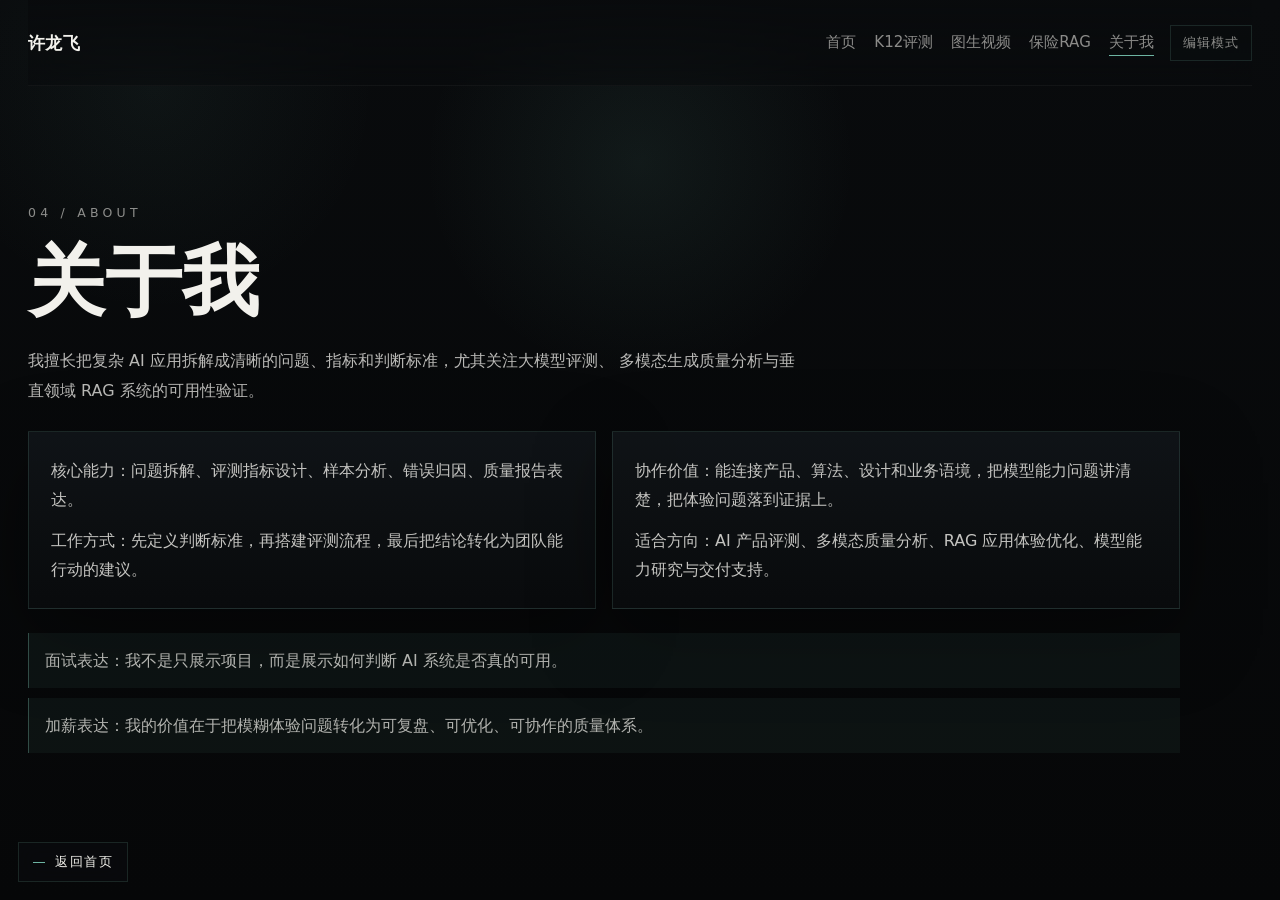
==== about.html @ 8e8e9363 "Create AI evaluation portfolio site Co-Authored-By: Claude Sonnet 4.6 <noreply@anthropic.com>" ====
<!doctype html>
<html lang="zh-CN">
<head>
  <meta charset="UTF-8" />
  <meta name="viewport" content="width=device-width, initial-scale=1.0" />
  <title>许龙飞 | 关于我</title>
  <link rel="stylesheet" href="./styles.css" />
</head>
<body>
  <main class="site">
    <header class="nav">
      <a class="brand" href="./index.html">许龙飞</a>
      <div class="nav-right">
        <nav class="nav-links" aria-label="栏目入口">
          <a href="./index.html">首页</a>
          <a href="./k12.html">K12评测</a>
          <a href="./t2v.html">图生视频</a>
          <a href="./rag.html">保险RAG</a>
          <a class="active" href="./about.html">关于我</a>
        </nav>
      </div>
    </header>

    <section class="project">
      <p class="project-kicker" data-editable="true" data-key="about.kicker">04 / About</p>
      <h1 class="project-title" data-editable="true" data-key="about.title">关于我</h1>
      <p class="project-summary" data-editable="true" data-key="about.summary">
        我擅长把复杂 AI 应用拆解成清晰的问题、指标和判断标准，尤其关注大模型评测、
        多模态生成质量分析与垂直领域 RAG 系统的可用性验证。
      </p>
      <div class="project-grid">
        <div class="project-panel">
          <p data-editable="true" data-key="about.panel1"><strong>核心能力</strong>：问题拆解、评测指标设计、样本分析、错误归因、质量报告表达。</p>
          <p data-editable="true" data-key="about.panel2"><strong>工作方式</strong>：先定义判断标准，再搭建评测流程，最后把结论转化为团队能行动的建议。</p>
        </div>
        <div class="project-panel">
          <p data-editable="true" data-key="about.panel3"><strong>协作价值</strong>：能连接产品、算法、设计和业务语境，把模型能力问题讲清楚，把体验问题落到证据上。</p>
          <p data-editable="true" data-key="about.panel4"><strong>适合方向</strong>：AI 产品评测、多模态质量分析、RAG 应用体验优化、模型能力研究与交付支持。</p>
        </div>
      </div>
      <ul class="proof-list">
        <li data-editable="true" data-key="about.proof1">面试表达：我不是只展示项目，而是展示如何判断 AI 系统是否真的可用。</li>
        <li data-editable="true" data-key="about.proof2">加薪表达：我的价值在于把模糊体验问题转化为可复盘、可优化、可协作的质量体系。</li>
      </ul>
    </section>
  </main>
  <a class="back-home" href="./index.html">返回首页</a>
  <script src="./editor.js"></script>
</body>
</html>
---- styles.css ----
:root {
  --bg: #090b0d;
  --bg-2: #0c1012;
  --panel: rgba(15, 19, 22, 0.9);
  --line: rgba(120, 186, 169, 0.16);
  --line-strong: rgba(120, 186, 169, 0.35);
  --text: #f2f1ec;
  --muted: rgba(242, 241, 236, 0.56);
  --accent: #6db4a2;
  --accent-soft: rgba(109, 180, 162, 0.13);
  --shadow: 0 26px 80px rgba(0, 0, 0, 0.4);
  --serif: ui-serif, "Iowan Old Style", "Palatino Linotype", "Songti SC", "STSong", "Noto Serif SC", "Times New Roman", serif;
  --sans: ui-sans-serif, system-ui, -apple-system, BlinkMacSystemFont, "Segoe UI", sans-serif;
}

* { box-sizing: border-box; }
html { scroll-behavior: smooth; }
body {
  margin: 0;
  min-height: 100vh;
  color: var(--text);
  font-family: var(--serif);
  background:
    radial-gradient(circle at 50% 18%, rgba(109, 180, 162, 0.09), transparent 22%),
    radial-gradient(circle at 12% 10%, rgba(109, 180, 162, 0.06), transparent 16%),
    linear-gradient(180deg, var(--bg) 0%, #060708 100%);
}
body::before {
  content: "";
  position: fixed;
  inset: 0;
  pointer-events: none;
  background-image:
    linear-gradient(rgba(255,255,255,0.025) 1px, transparent 1px),
    linear-gradient(90deg, rgba(255,255,255,0.025) 1px, transparent 1px);
  background-size: 120px 120px;
  opacity: 0.2;
}
a { color: inherit; text-decoration: none; }

.site {
  width: min(1440px, calc(100% - 56px));
  margin: 0 auto;
}

.nav {
  position: sticky;
  top: 0;
  z-index: 30;
  display: flex;
  align-items: center;
  justify-content: space-between;
  gap: 24px;
  min-height: 86px;
  padding: 14px 0;
  backdrop-filter: blur(14px);
  background: linear-gradient(180deg, rgba(9, 11, 13, 0.96), rgba(9, 11, 13, 0.55));
  border-bottom: 1px solid rgba(255,255,255,0.04);
}

.brand {
  font-family: var(--serif);
  font-size: 1.08rem;
  font-weight: 700;
  letter-spacing: 0.02em;
  white-space: nowrap;
}

.nav-right {
  display: flex;
  align-items: center;
  gap: 16px;
}

.nav-links {
  display: flex;
  flex-wrap: wrap;
  justify-content: flex-end;
  gap: 18px;
  font-family: var(--sans);
  font-size: 0.94rem;
  color: var(--muted);
}

.nav-links a {
  position: relative;
  padding: 8px 0;
  transition: color 160ms ease;
}

.nav-links a::after {
  content: "";
  position: absolute;
  left: 0;
  right: 0;
  bottom: 4px;
  height: 1px;
  background: var(--accent);
  transform: scaleX(0);
  transform-origin: left;
  transition: transform 160ms ease;
}

.nav-links a:hover,
.nav-links a:focus-visible {
  color: var(--text);
  outline: none;
}

.nav-links a:hover::after,
.nav-links a:focus-visible::after,
.nav-links a.active::after {
  transform: scaleX(1);
}

.edit-toggle {
  border: 1px solid var(--line);
  background: rgba(10, 12, 14, 0.68);
  color: var(--muted);
  padding: 8px 12px;
  font: inherit;
  font-family: var(--sans);
  font-size: 0.82rem;
  letter-spacing: 0.08em;
  text-transform: uppercase;
  cursor: pointer;
}
.edit-toggle[aria-pressed="true"] { color: var(--text); border-color: var(--line-strong); }

.edit-mode [data-editable="true"] {
  outline: 1px dashed rgba(109, 180, 162, 0.3);
  outline-offset: 3px;
}
.edit-mode [data-editable="true"]:focus { outline-color: rgba(109, 180, 162, 0.7); }

.hero {
  min-height: calc(100vh - 86px);
  display: grid;
  align-content: start;
  padding: 48px 0 18px;
}

.eyebrow {
  margin: 14px 0 0;
  font-family: var(--sans);
  font-size: 0.78rem;
  letter-spacing: 0.34em;
  text-transform: uppercase;
  color: var(--muted);
  text-align: center;
}

.title {
  margin: 46px auto 0;
  font-size: clamp(4.8rem, 11vw, 8.8rem);
  line-height: 0.92;
  font-weight: 600;
  letter-spacing: 0.01em;
  text-align: center;
  max-width: 10ch;
}

.subtitle {
  margin: 12px auto 0;
  font-family: var(--sans);
  font-size: 0.86rem;
  letter-spacing: 0.18em;
  text-transform: uppercase;
  color: var(--muted);
  text-align: center;
}

.lede {
  max-width: 42rem;
  margin: 24px auto 0;
  font-size: clamp(1.02rem, 1.45vw, 1.16rem);
  line-height: 1.9;
  color: rgba(242, 241, 236, 0.76);
  text-align: center;
}

.cards {
  width: min(1180px, 100%);
  margin: auto auto 0;
  padding-top: 64px;
  display: grid;
  grid-template-columns: repeat(4, minmax(0, 1fr));
  gap: 14px;
}

.card {
  min-height: 180px;
  padding: 18px 20px;
  display: grid;
  gap: 18px;
  align-items: start;
  border: 1px solid rgba(255,255,255,0.05);
  background: linear-gradient(180deg, rgba(11, 14, 16, 0.65), rgba(8, 10, 12, 0.96));
}
.card:hover { background: linear-gradient(180deg, rgba(17, 23, 24, 0.7), rgba(8, 10, 12, 0.98)); }

.card-figure {
  display: grid;
  align-content: center;
  justify-items: start;
  gap: 10px;
  min-height: 0;
}

.card-icon {
  width: 54px;
  height: 54px;
  border-radius: 50%;
  border: 1px solid rgba(255,255,255,0.08);
  background: radial-gradient(circle at 30% 30%, rgba(109,180,162,0.22), transparent 55%);
  position: relative;
  opacity: 0.8;
}

.card-icon::after {
  content: "";
  position: absolute;
  inset: 14px;
  border: 1px solid rgba(109,180,162,0.18);
  border-radius: 50%;
}

.card-title {
  margin: 0;
  writing-mode: horizontal-tb;
  text-orientation: mixed;
  font-size: clamp(1.5rem, 1.7vw, 2rem);
  letter-spacing: 0.03em;
  line-height: 1.2;
  min-height: 0;
  text-align: left;
}

.card-desc {
  margin: 0;
  max-width: 100%;
  text-align: left;
  font-family: var(--sans);
  font-size: 0.9rem;
  line-height: 1.7;
  color: var(--muted);
}

.project {
  min-height: calc(100vh - 86px);
  display: grid;
  align-content: center;
  gap: 24px;
  padding: 60px 0 88px;
}

.project-kicker {
  margin: 0;
  font-family: var(--sans);
  font-size: 0.78rem;
  letter-spacing: 0.34em;
  text-transform: uppercase;
  color: var(--muted);
}

.project-title {
  margin: 0;
  font-size: clamp(2.9rem, 6vw, 5.2rem);
  line-height: 1.02;
  font-weight: 600;
  max-width: 16ch;
}

.project-summary {
  margin: 0;
  max-width: 48rem;
  font-family: var(--sans);
  font-size: 1rem;
  line-height: 1.9;
  color: rgba(242, 241, 236, 0.76);
}

.project-panel {
  max-width: 56rem;
  padding: 24px 22px;
  border: 1px solid var(--line);
  background: linear-gradient(180deg, rgba(16, 20, 23, 0.95), rgba(9, 11, 13, 0.96));
  box-shadow: var(--shadow);
}

.project-panel p {
  margin: 0 0 12px;
  font-family: var(--sans);
  line-height: 1.82;
  color: rgba(242, 241, 236, 0.8);
}
.project-panel p:last-child { margin-bottom: 0; }
.project-panel strong { color: var(--text); }

.project-grid {
  display: grid;
  grid-template-columns: repeat(2, minmax(0, 1fr));
  gap: 16px;
  max-width: 72rem;
}

.proof-list {
  max-width: 72rem;
  margin: 0;
  padding: 0;
  display: grid;
  gap: 10px;
  list-style: none;
  font-family: var(--sans);
  color: rgba(242, 241, 236, 0.72);
}

.proof-list li {
  padding: 14px 16px;
  border-left: 1px solid var(--line-strong);
  background: rgba(109, 180, 162, 0.06);
  line-height: 1.7;
}

.back-home {
  position: fixed;
  left: 18px;
  bottom: 18px;
  z-index: 40;
  display: inline-flex;
  align-items: center;
  gap: 10px;
  padding: 10px 14px;
  border: 1px solid var(--line);
  background: rgba(10, 12, 14, 0.74);
  backdrop-filter: blur(12px);
  font-family: var(--sans);
  font-size: 0.82rem;
  letter-spacing: 0.12em;
  text-transform: uppercase;
}
.back-home::before {
  content: "";
  width: 12px;
  height: 1px;
  background: var(--accent);
}

@media (max-width: 1080px) {
  .cards { grid-template-columns: repeat(2, minmax(0, 1fr)); }
}

@media (max-width: 720px) {
  .site { width: min(100% - 28px, 1440px); }
  .nav { align-items: flex-start; padding: 16px 0 12px; min-height: 78px; }
  .nav-right { align-items: flex-end; flex-direction: column; gap: 10px; }
  .hero { padding-top: 30px; }
  .title { margin-top: 38px; font-size: clamp(3.8rem, 18vw, 5.8rem); }
  .cards { grid-template-columns: 1fr; }
  .card { min-height: 120px; }
  .project-grid { grid-template-columns: 1fr; }
  .back-home { left: 12px; bottom: 12px; }
}
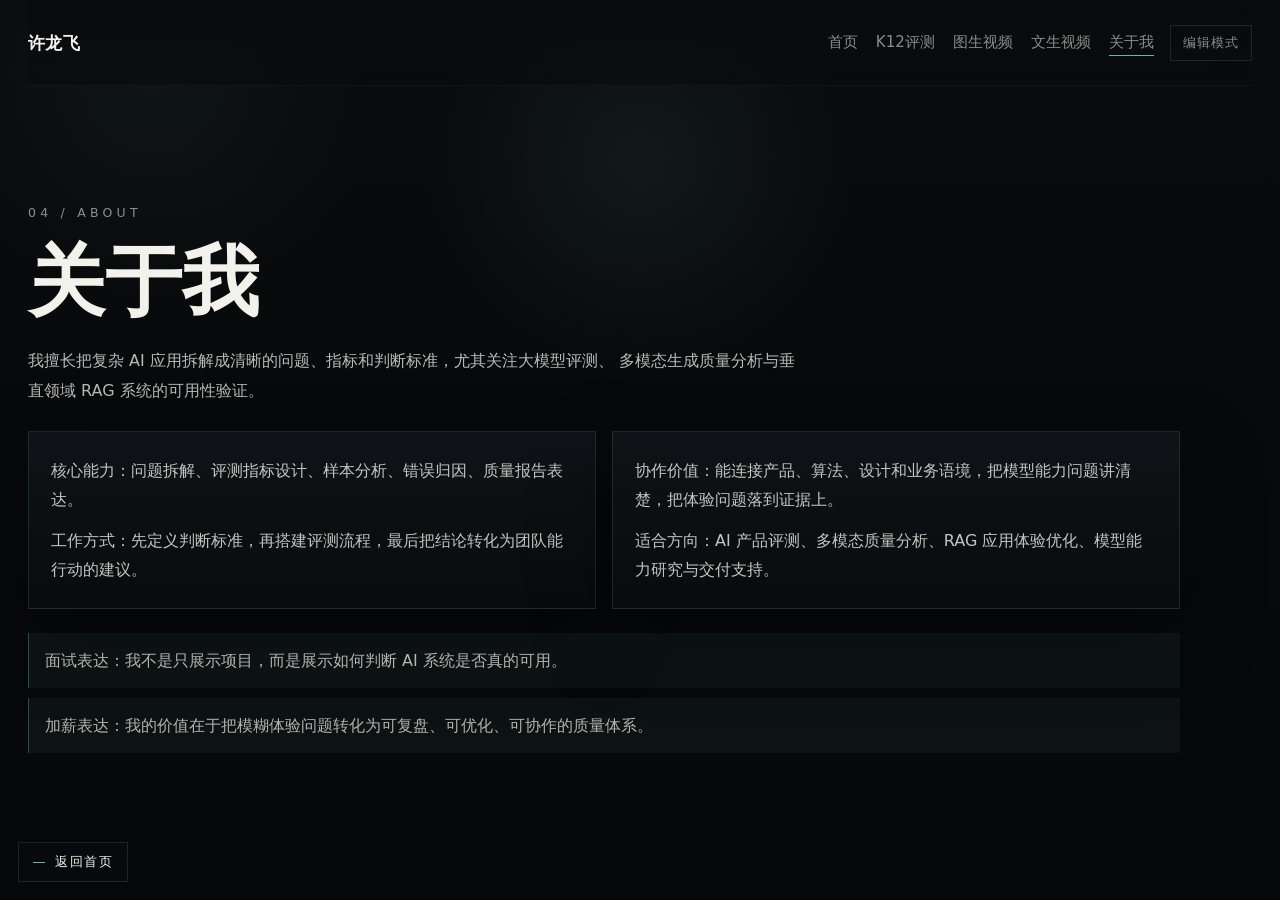
==== commit 65c7360d: "Replace RAG page with text-to-video case study Co-Authored-By: Claude Sonnet 4.6 <noreply@anthropic." ====
--- a/about.html
+++ b/about.html
@@ -15,7 +15,7 @@
           <a href="./index.html">首页</a>
           <a href="./k12.html">K12评测</a>
           <a href="./t2v.html">图生视频</a>
-          <a href="./rag.html">保险RAG</a>
+          <a href="./rag.html">文生视频</a>
           <a class="active" href="./about.html">关于我</a>
         </nav>
       </div>
--- a/styles.css
+++ b/styles.css
@@ -322,6 +322,595 @@
   line-height: 1.7;
 }
 
+.case-hero {
+  min-height: calc(100vh - 86px);
+  display: grid;
+  align-content: center;
+  justify-items: center;
+  gap: 22px;
+  padding: 78px 0 92px;
+  text-align: center;
+}
+
+.rag-hero {
+  position: relative;
+  overflow: hidden;
+  border-bottom: 1px solid var(--line);
+}
+
+.rag-hero::before {
+  content: "保险期间 / 生效日零时 / 约定终止日二十四时";
+  position: absolute;
+  inset: 86px 0 auto;
+  font-family: var(--sans);
+  font-size: clamp(2.4rem, 7vw, 7.5rem);
+  font-weight: 800;
+  letter-spacing: 0.03em;
+  color: rgba(109, 180, 162, 0.045);
+  white-space: nowrap;
+  pointer-events: none;
+}
+
+.case-title {
+  position: relative;
+  margin: 0;
+  max-width: 12ch;
+  font-size: clamp(3.6rem, 9vw, 8rem);
+  line-height: 0.98;
+  font-weight: 650;
+}
+
+.case-summary {
+  position: relative;
+  max-width: 52rem;
+  margin: 0;
+  font-family: var(--sans);
+  font-size: clamp(1rem, 1.55vw, 1.18rem);
+  line-height: 1.9;
+  color: rgba(242, 241, 236, 0.74);
+}
+
+.case-question-card {
+  position: relative;
+  width: min(760px, 100%);
+  margin-top: 26px;
+  padding: 28px;
+  display: grid;
+  gap: 10px;
+  border: 1px solid var(--line-strong);
+  border-radius: 26px;
+  background:
+    radial-gradient(circle at 18% 0%, rgba(109, 180, 162, 0.18), transparent 34%),
+    linear-gradient(135deg, rgba(18, 28, 30, 0.95), rgba(7, 9, 11, 0.94));
+  box-shadow: var(--shadow);
+}
+
+.case-question-card span,
+.section-heading p {
+  font-family: var(--sans);
+  font-size: 0.74rem;
+  letter-spacing: 0.28em;
+  text-transform: uppercase;
+  color: var(--accent);
+}
+
+.case-question-card strong {
+  font-size: clamp(1.8rem, 4vw, 3.6rem);
+  line-height: 1.1;
+}
+
+.case-section {
+  padding: 78px 0;
+  border-bottom: 1px solid rgba(120, 186, 169, 0.12);
+}
+
+.section-heading {
+  margin-bottom: 28px;
+  text-align: center;
+}
+
+.section-heading.compact { text-align: left; }
+.section-heading p { margin: 0 0 10px; }
+.section-heading h2 {
+  margin: 0;
+  font-size: clamp(2rem, 4vw, 3.8rem);
+  line-height: 1.08;
+}
+
+.clause-card {
+  max-width: 980px;
+  margin: 0 auto;
+  padding: 30px;
+  display: grid;
+  gap: 16px;
+  border: 1px solid var(--line);
+  border-radius: 28px;
+  background: rgba(7, 11, 13, 0.72);
+  box-shadow: var(--shadow);
+}
+
+.clause-card p {
+  margin: 0;
+  padding: 18px 20px;
+  border-radius: 18px;
+  background: rgba(255,255,255,0.035);
+  font-family: var(--sans);
+  line-height: 1.85;
+  color: rgba(242, 241, 236, 0.78);
+}
+
+.clause-card strong { color: var(--text); }
+
+.rag-flow {
+  display: grid;
+  grid-template-columns: repeat(4, minmax(0, 1fr));
+  gap: 14px;
+}
+
+.step-showcase {
+  display: grid;
+  gap: 22px;
+}
+
+.analysis-step {
+  position: relative;
+  display: grid;
+  grid-template-columns: minmax(0, 1.1fr) minmax(280px, 0.9fr);
+  gap: 28px;
+  align-items: stretch;
+  padding: 28px;
+  border: 1px solid rgba(120, 186, 169, 0.16);
+  border-radius: 30px;
+  background:
+    linear-gradient(90deg, rgba(11, 17, 20, 0.92), rgba(8, 11, 13, 0.78)),
+    radial-gradient(circle at 0% 0%, rgba(109, 180, 162, 0.12), transparent 36%);
+  box-shadow: 0 24px 70px rgba(0, 0, 0, 0.24);
+}
+
+.analysis-step::before {
+  content: "";
+  position: absolute;
+  left: 28px;
+  top: 28px;
+  bottom: 28px;
+  width: 2px;
+  border-radius: 999px;
+  background: linear-gradient(180deg, var(--accent), transparent);
+  opacity: 0.55;
+}
+
+.analysis-step.featured {
+  border-color: var(--line-strong);
+  background:
+    linear-gradient(90deg, rgba(18, 42, 40, 0.84), rgba(8, 11, 13, 0.86)),
+    radial-gradient(circle at 20% 0%, rgba(109, 180, 162, 0.2), transparent 38%);
+}
+
+.step-copy {
+  padding-left: 22px;
+  display: grid;
+  align-content: center;
+  gap: 12px;
+}
+
+.step-copy span {
+  font-family: var(--sans);
+  font-size: 0.74rem;
+  letter-spacing: 0.22em;
+  text-transform: uppercase;
+  color: var(--accent);
+}
+
+.step-copy h3 {
+  margin: 0;
+  font-size: clamp(1.8rem, 3.4vw, 3rem);
+  line-height: 1.12;
+}
+
+.step-copy p {
+  max-width: 46rem;
+  margin: 0;
+  font-family: var(--sans);
+  font-size: 1rem;
+  line-height: 1.9;
+  color: rgba(242, 241, 236, 0.72);
+}
+
+.step-evidence {
+  padding: 24px;
+  display: grid;
+  align-content: center;
+  gap: 12px;
+  border: 1px solid rgba(120, 186, 169, 0.16);
+  border-radius: 22px;
+  background: rgba(4, 8, 10, 0.62);
+  font-family: var(--sans);
+}
+
+.step-evidence strong {
+  color: var(--text);
+  font-size: 1rem;
+}
+
+.step-evidence p {
+  margin: 0;
+  line-height: 1.8;
+  color: rgba(242, 241, 236, 0.72);
+}
+
+.step-evidence.quote {
+  border-color: var(--line-strong);
+  background: rgba(109, 180, 162, 0.08);
+}
+
+.step-evidence.muted-card {
+  opacity: 0.82;
+}
+
+.video-hero {
+  min-height: calc(100vh - 86px);
+  padding: 74px 0 88px;
+  display: grid;
+  grid-template-columns: minmax(0, 0.82fr) minmax(0, 1.18fr);
+  gap: 42px;
+  align-items: center;
+}
+
+.video-hero-copy h1 {
+  margin: 0;
+  max-width: 10ch;
+  font-size: clamp(3.8rem, 8vw, 7.6rem);
+  line-height: 0.98;
+  font-weight: 650;
+}
+
+.video-hero-copy p:last-child {
+  max-width: 42rem;
+  margin: 24px 0 0;
+  font-family: var(--sans);
+  font-size: 1rem;
+  line-height: 1.9;
+  color: rgba(242, 241, 236, 0.74);
+}
+
+.cinema-frame {
+  position: relative;
+  min-height: 500px;
+  overflow: hidden;
+  border: 1px solid rgba(120, 186, 169, 0.28);
+  border-radius: 34px;
+  background: #071014;
+  box-shadow: var(--shadow);
+}
+
+.dragon-scene {
+  position: absolute;
+  inset: 0;
+  background:
+    radial-gradient(circle at 52% 28%, rgba(109, 220, 205, 0.34), transparent 12%),
+    radial-gradient(circle at 74% 18%, rgba(255, 204, 112, 0.16), transparent 18%),
+    linear-gradient(180deg, rgba(5, 15, 22, 0.18), rgba(2, 5, 8, 0.94)),
+    linear-gradient(135deg, #071019, #0b2629 52%, #051013);
+}
+
+.dragon-scene::before {
+  content: "";
+  position: absolute;
+  left: 10%;
+  right: 8%;
+  top: 18%;
+  height: 130px;
+  border-radius: 50%;
+  border-top: 10px solid rgba(109, 220, 205, 0.54);
+  border-right: 2px solid rgba(109, 220, 205, 0.22);
+  transform: rotate(-8deg);
+  filter: blur(0.4px) drop-shadow(0 0 24px rgba(109, 220, 205, 0.45));
+}
+
+.moon {
+  position: absolute;
+  right: 12%;
+  top: 12%;
+  width: 88px;
+  height: 88px;
+  border-radius: 50%;
+  background: radial-gradient(circle, rgba(244, 238, 196, 0.72), rgba(244, 238, 196, 0.08) 58%, transparent 70%);
+  filter: blur(0.2px);
+}
+
+.dragon-line {
+  position: absolute;
+  left: 18%;
+  top: 32%;
+  width: 58%;
+  height: 2px;
+  background: linear-gradient(90deg, transparent, rgba(109, 220, 205, 0.8), transparent);
+  box-shadow: 0 0 26px rgba(109, 220, 205, 0.8);
+  transform: rotate(-12deg);
+}
+
+.rain-lines {
+  position: absolute;
+  inset: 0;
+  background-image: linear-gradient(105deg, rgba(255,255,255,0.16) 1px, transparent 1px);
+  background-size: 48px 120px;
+  opacity: 0.22;
+}
+
+.city-silhouette {
+  position: absolute;
+  left: 0;
+  right: 0;
+  bottom: 0;
+  height: 34%;
+  background:
+    linear-gradient(135deg, transparent 18%, rgba(0,0,0,0.78) 18% 24%, transparent 24% 34%, rgba(0,0,0,0.86) 34% 42%, transparent 42%),
+    linear-gradient(180deg, transparent, rgba(0,0,0,0.92));
+}
+
+.frame-caption {
+  position: absolute;
+  left: 28px;
+  right: 28px;
+  bottom: 26px;
+  padding: 20px 22px;
+  display: grid;
+  gap: 8px;
+  border: 1px solid rgba(255,255,255,0.12);
+  border-radius: 22px;
+  background: rgba(3, 8, 10, 0.6);
+  backdrop-filter: blur(12px);
+}
+
+.frame-caption span,
+.case-content span,
+.video-step-list span {
+  font-family: var(--sans);
+  font-size: 0.72rem;
+  letter-spacing: 0.24em;
+  text-transform: uppercase;
+  color: var(--accent);
+}
+
+.frame-caption strong {
+  font-size: clamp(1.35rem, 2vw, 2rem);
+}
+
+.video-section {
+  padding: 82px 0;
+  border-bottom: 1px solid rgba(120, 186, 169, 0.12);
+}
+
+.brief-card,
+.prompt-card {
+  max-width: 960px;
+  margin: 0 auto;
+  padding: 30px;
+  border: 1px solid var(--line);
+  border-radius: 28px;
+  background: linear-gradient(180deg, rgba(14, 22, 25, 0.84), rgba(7, 10, 12, 0.92));
+  box-shadow: var(--shadow);
+}
+
+.brief-card p,
+.prompt-card p {
+  margin: 0;
+  font-family: var(--sans);
+  font-size: 1.02rem;
+  line-height: 1.95;
+  color: rgba(242, 241, 236, 0.78);
+}
+
+.prompt-pipeline {
+  display: grid;
+  grid-template-columns: repeat(6, minmax(0, 1fr));
+  gap: 12px;
+}
+
+.prompt-pipeline div {
+  min-height: 150px;
+  padding: 18px;
+  display: grid;
+  align-content: start;
+  gap: 12px;
+  border: 1px solid rgba(120, 186, 169, 0.2);
+  border-radius: 20px;
+  background: rgba(8, 13, 15, 0.8);
+  font-family: var(--sans);
+}
+
+.prompt-pipeline strong {
+  color: var(--text);
+  font-size: 1.1rem;
+}
+
+.prompt-pipeline span {
+  color: rgba(242, 241, 236, 0.64);
+  line-height: 1.65;
+}
+
+.video-case-grid {
+  display: grid;
+  grid-template-columns: repeat(2, minmax(0, 1fr));
+  gap: 28px;
+}
+
+.video-case-card {
+  overflow: hidden;
+  border: 1px solid rgba(120, 186, 169, 0.2);
+  border-radius: 30px;
+  background: rgba(7, 12, 15, 0.84);
+  box-shadow: var(--shadow);
+}
+
+.case-visual {
+  min-height: 280px;
+  border-bottom: 1px solid rgba(120, 186, 169, 0.14);
+}
+
+.dragon-thumb.one {
+  background:
+    radial-gradient(circle at 54% 34%, rgba(109, 220, 205, 0.44), transparent 14%),
+    linear-gradient(135deg, rgba(4, 9, 14, 0.1), rgba(4, 9, 14, 0.72)),
+    linear-gradient(160deg, #123a3d, #061017 58%, #1b130e);
+}
+
+.dragon-thumb.two {
+  background:
+    radial-gradient(circle at 48% 30%, rgba(255, 235, 177, 0.28), transparent 18%),
+    radial-gradient(circle at 58% 36%, rgba(109, 220, 205, 0.36), transparent 22%),
+    linear-gradient(150deg, #10252a, #071014 62%, #2b1911);
+}
+
+.case-content {
+  padding: 24px;
+  display: grid;
+  gap: 14px;
+}
+
+.case-content h3 {
+  margin: 0;
+  font-size: 1.65rem;
+}
+
+.case-content p {
+  margin: 0;
+  font-family: var(--sans);
+  line-height: 1.78;
+  color: rgba(242, 241, 236, 0.72);
+}
+
+.video-step-list {
+  display: grid;
+  gap: 18px;
+}
+
+.video-step-list article {
+  padding: 28px;
+  display: grid;
+  gap: 12px;
+  border: 1px solid rgba(120, 186, 169, 0.18);
+  border-radius: 26px;
+  background:
+    linear-gradient(90deg, rgba(12, 20, 23, 0.9), rgba(7, 10, 12, 0.82)),
+    radial-gradient(circle at 0% 0%, rgba(109, 180, 162, 0.12), transparent 28%);
+}
+
+.video-step-list h3 {
+  margin: 0;
+  font-size: clamp(1.8rem, 3vw, 2.6rem);
+}
+
+.video-step-list p {
+  margin: 0;
+  font-family: var(--sans);
+  line-height: 1.8;
+  color: rgba(242, 241, 236, 0.7);
+}
+
+.prompt-card.warning {
+  border-color: rgba(255, 204, 112, 0.22);
+  background: linear-gradient(180deg, rgba(35, 24, 13, 0.62), rgba(7, 10, 12, 0.92));
+}
+
+.flow-step {
+  min-height: 250px;
+  padding: 22px;
+  display: grid;
+  align-content: start;
+  gap: 14px;
+  border: 1px solid rgba(120, 186, 169, 0.16);
+  border-radius: 24px;
+  background: linear-gradient(180deg, rgba(13, 19, 22, 0.88), rgba(7, 9, 11, 0.92));
+}
+
+.flow-step.active {
+  border-color: var(--line-strong);
+  background: linear-gradient(180deg, rgba(24, 48, 45, 0.82), rgba(7, 9, 11, 0.94));
+}
+
+.flow-step span {
+  font-family: var(--sans);
+  color: var(--accent);
+  letter-spacing: 0.16em;
+}
+
+.flow-step h3,
+.capability-grid h3 {
+  margin: 0;
+  font-size: 1.35rem;
+}
+
+.flow-step p,
+.capability-grid p,
+.quality-list span {
+  margin: 0;
+  font-family: var(--sans);
+  line-height: 1.75;
+  color: rgba(242, 241, 236, 0.68);
+}
+
+.split-case {
+  display: grid;
+  grid-template-columns: minmax(0, 1fr) minmax(0, 1fr);
+  gap: 28px;
+  align-items: start;
+}
+
+.answer-card,
+.quality-list,
+.capability-grid > div {
+  border: 1px solid var(--line);
+  border-radius: 24px;
+  background: rgba(8, 12, 14, 0.82);
+}
+
+.answer-card {
+  padding: 28px;
+}
+
+.answer-card p {
+  margin: 0;
+  font-family: var(--sans);
+  font-size: 1.02rem;
+  line-height: 1.9;
+  color: rgba(242, 241, 236, 0.82);
+}
+
+.answer-source {
+  margin-top: 22px;
+  padding-top: 18px;
+  border-top: 1px solid var(--line);
+  font-family: var(--sans);
+  color: var(--accent);
+}
+
+.quality-list {
+  display: grid;
+  overflow: hidden;
+}
+
+.quality-list div {
+  padding: 20px 22px;
+  display: grid;
+  gap: 8px;
+  border-bottom: 1px solid rgba(120, 186, 169, 0.12);
+}
+
+.quality-list div:last-child { border-bottom: 0; }
+.quality-list strong { color: var(--text); }
+
+.capability-grid {
+  display: grid;
+  grid-template-columns: repeat(4, minmax(0, 1fr));
+  gap: 14px;
+}
+
+.capability-grid > div {
+  padding: 24px;
+  min-height: 190px;
+}
+
 .back-home {
   position: fixed;
   left: 18px;
@@ -348,6 +937,14 @@
 
 @media (max-width: 1080px) {
   .cards { grid-template-columns: repeat(2, minmax(0, 1fr)); }
+  .rag-flow,
+  .capability-grid { grid-template-columns: repeat(2, minmax(0, 1fr)); }
+  .analysis-step,
+  .split-case,
+  .video-hero { grid-template-columns: 1fr; }
+  .prompt-pipeline { grid-template-columns: repeat(3, minmax(0, 1fr)); }
+  .video-case-grid { grid-template-columns: 1fr; }
+  .cinema-frame { min-height: 420px; }
 }
 
 @media (max-width: 720px) {
@@ -359,5 +956,26 @@
   .cards { grid-template-columns: 1fr; }
   .card { min-height: 120px; }
   .project-grid { grid-template-columns: 1fr; }
+  .case-hero { padding: 54px 0 68px; }
+  .case-question-card,
+  .clause-card,
+  .answer-card { border-radius: 18px; padding: 20px; }
+  .rag-flow,
+  .capability-grid,
+  .prompt-pipeline { grid-template-columns: 1fr; }
+  .video-hero { padding: 48px 0 62px; gap: 28px; }
+  .video-hero-copy h1 { font-size: clamp(3.2rem, 16vw, 5.2rem); }
+  .cinema-frame { min-height: 340px; border-radius: 22px; }
+  .frame-caption { left: 16px; right: 16px; bottom: 16px; }
+  .video-section { padding: 54px 0; }
+  .brief-card,
+  .prompt-card { border-radius: 18px; padding: 20px; }
+  .case-visual { min-height: 220px; }
+  .analysis-step { padding: 22px; border-radius: 22px; }
+  .analysis-step::before { left: 22px; top: 22px; bottom: 22px; }
+  .step-copy { padding-left: 18px; }
+  .step-evidence { padding: 18px; }
+  .flow-step { min-height: auto; }
+  .case-section { padding: 54px 0; }
   .back-home { left: 12px; bottom: 12px; }
 }
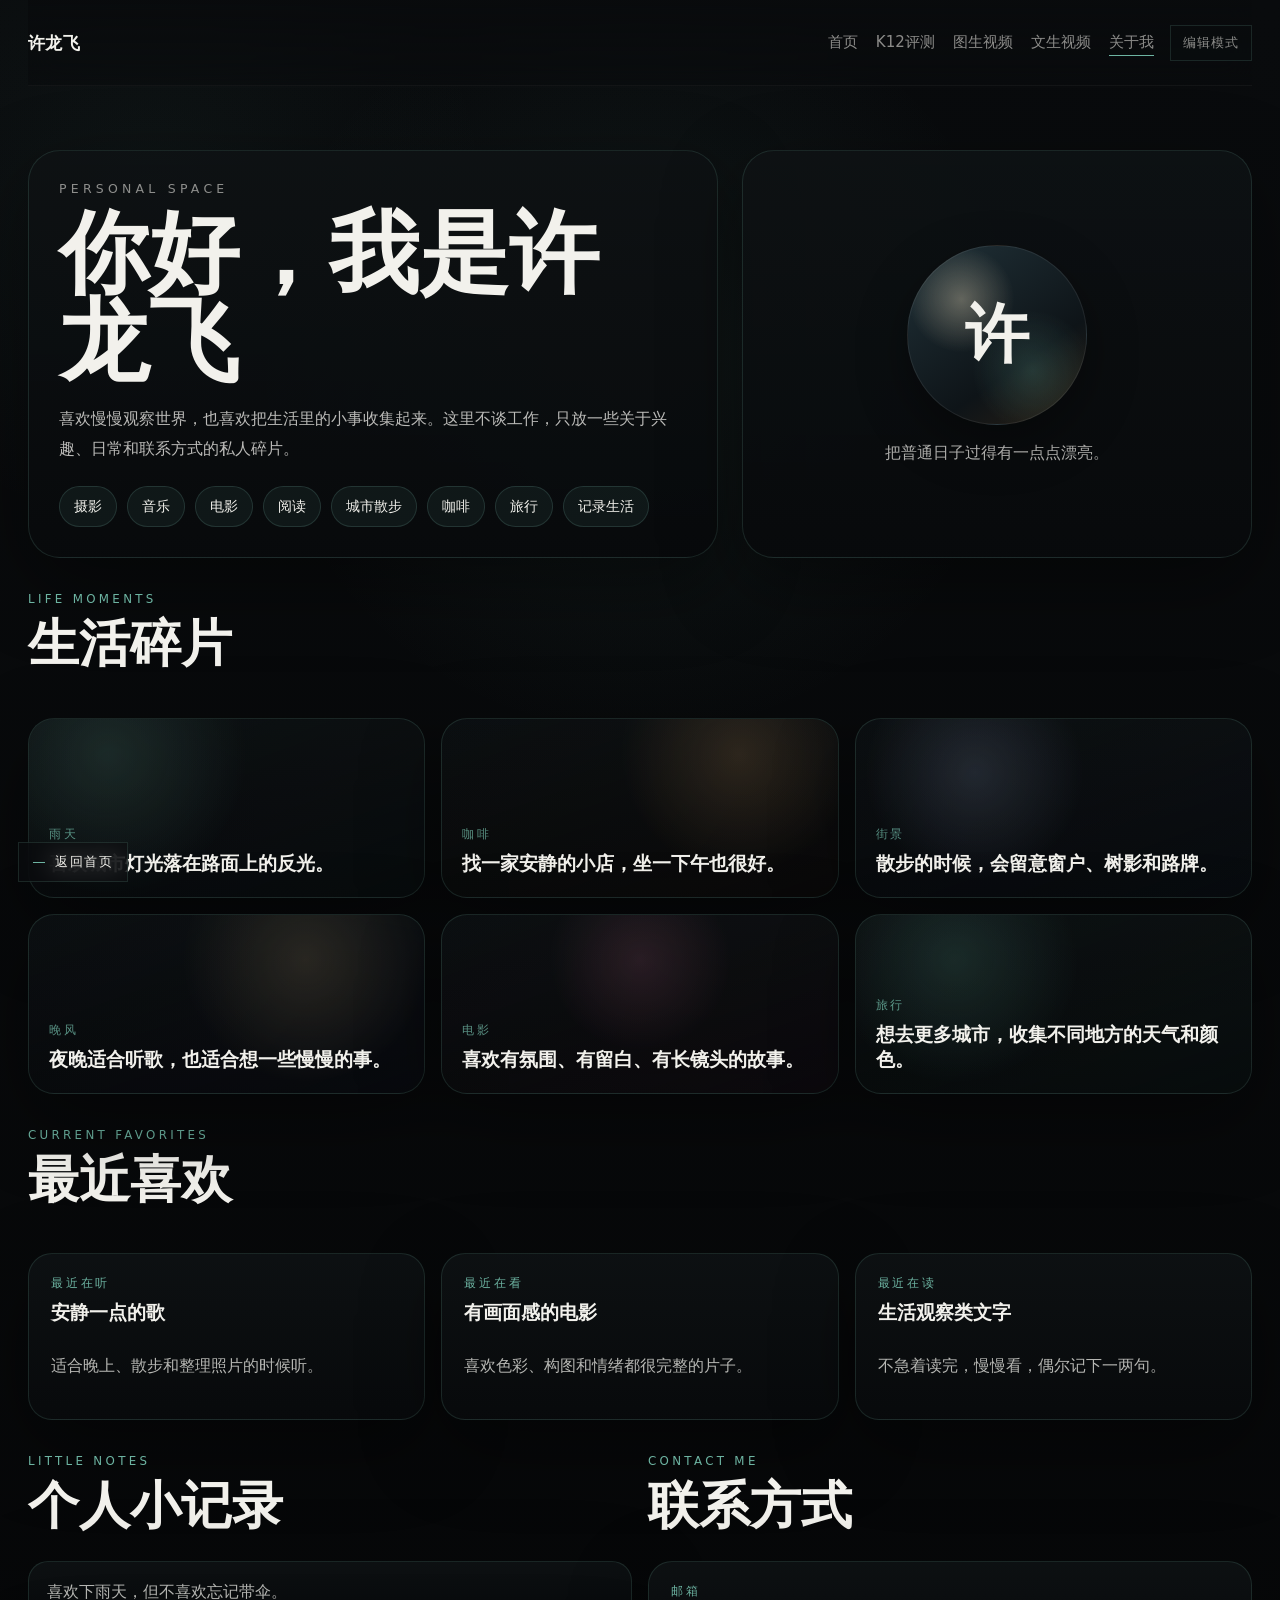
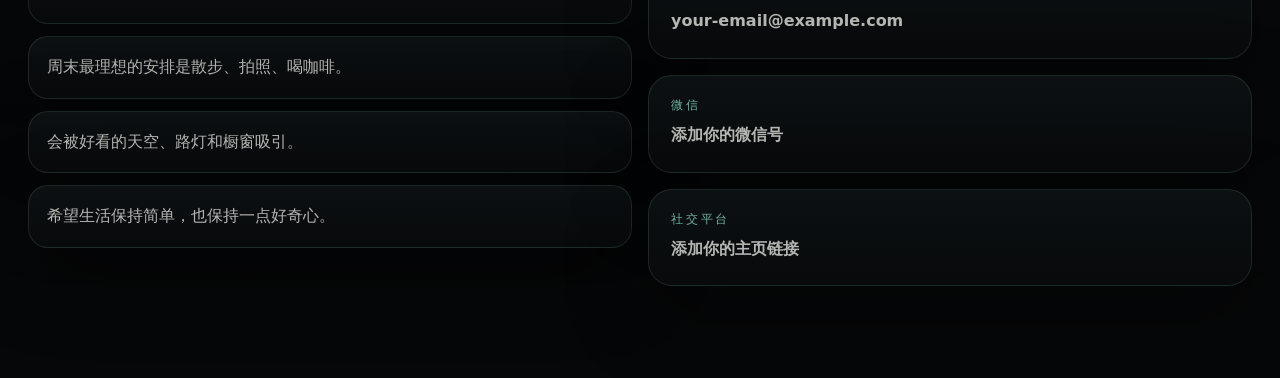
==== commit a6c9032d: "Redesign about page as personal homepage Co-Authored-By: Claude Sonnet 4.6 <noreply@anthropic.com>" ====
--- a/about.html
+++ b/about.html
@@ -21,27 +21,106 @@
       </div>
     </header>
 
-    <section class="project">
-      <p class="project-kicker" data-editable="true" data-key="about.kicker">04 / About</p>
-      <h1 class="project-title" data-editable="true" data-key="about.title">关于我</h1>
-      <p class="project-summary" data-editable="true" data-key="about.summary">
-        我擅长把复杂 AI 应用拆解成清晰的问题、指标和判断标准，尤其关注大模型评测、
-        多模态生成质量分析与垂直领域 RAG 系统的可用性验证。
-      </p>
-      <div class="project-grid">
-        <div class="project-panel">
-          <p data-editable="true" data-key="about.panel1"><strong>核心能力</strong>：问题拆解、评测指标设计、样本分析、错误归因、质量报告表达。</p>
-          <p data-editable="true" data-key="about.panel2"><strong>工作方式</strong>：先定义判断标准，再搭建评测流程，最后把结论转化为团队能行动的建议。</p>
+    <section class="personal-page">
+      <div class="personal-hero">
+        <div class="personal-intro">
+          <p class="project-kicker" data-editable="true" data-key="about.kicker">personal space</p>
+          <h1 data-editable="true" data-key="about.title">你好，我是许龙飞</h1>
+          <p data-editable="true" data-key="about.summary">
+            喜欢慢慢观察世界，也喜欢把生活里的小事收集起来。这里不谈工作，只放一些关于兴趣、日常和联系方式的私人碎片。
+          </p>
+          <div class="hobby-tags" aria-label="兴趣爱好">
+            <span>摄影</span>
+            <span>音乐</span>
+            <span>电影</span>
+            <span>阅读</span>
+            <span>城市散步</span>
+            <span>咖啡</span>
+            <span>旅行</span>
+            <span>记录生活</span>
+          </div>
         </div>
-        <div class="project-panel">
-          <p data-editable="true" data-key="about.panel3"><strong>协作价值</strong>：能连接产品、算法、设计和业务语境，把模型能力问题讲清楚，把体验问题落到证据上。</p>
-          <p data-editable="true" data-key="about.panel4"><strong>适合方向</strong>：AI 产品评测、多模态质量分析、RAG 应用体验优化、模型能力研究与交付支持。</p>
+        <div class="profile-card" aria-label="个人头像卡片">
+          <div class="avatar-orbit">
+            <span>许</span>
+          </div>
+          <p>把普通日子过得有一点点漂亮。</p>
         </div>
       </div>
-      <ul class="proof-list">
-        <li data-editable="true" data-key="about.proof1">面试表达：我不是只展示项目，而是展示如何判断 AI 系统是否真的可用。</li>
-        <li data-editable="true" data-key="about.proof2">加薪表达：我的价值在于把模糊体验问题转化为可复盘、可优化、可协作的质量体系。</li>
-      </ul>
+
+      <section class="personal-section">
+        <div class="section-heading compact">
+          <p>life moments</p>
+          <h2>生活碎片</h2>
+        </div>
+        <div class="life-gallery">
+          <article class="life-card rain"><span>雨天</span><strong>喜欢城市灯光落在路面上的反光。</strong></article>
+          <article class="life-card coffee"><span>咖啡</span><strong>找一家安静的小店，坐一下午也很好。</strong></article>
+          <article class="life-card street"><span>街景</span><strong>散步的时候，会留意窗户、树影和路牌。</strong></article>
+          <article class="life-card night"><span>晚风</span><strong>夜晚适合听歌，也适合想一些慢慢的事。</strong></article>
+          <article class="life-card movie"><span>电影</span><strong>喜欢有氛围、有留白、有长镜头的故事。</strong></article>
+          <article class="life-card travel"><span>旅行</span><strong>想去更多城市，收集不同地方的天气和颜色。</strong></article>
+        </div>
+      </section>
+
+      <section class="personal-section">
+        <div class="section-heading compact">
+          <p>current favorites</p>
+          <h2>最近喜欢</h2>
+        </div>
+        <div class="favorites-grid">
+          <article class="favorite-card">
+            <span>最近在听</span>
+            <h3>安静一点的歌</h3>
+            <p>适合晚上、散步和整理照片的时候听。</p>
+          </article>
+          <article class="favorite-card">
+            <span>最近在看</span>
+            <h3>有画面感的电影</h3>
+            <p>喜欢色彩、构图和情绪都很完整的片子。</p>
+          </article>
+          <article class="favorite-card">
+            <span>最近在读</span>
+            <h3>生活观察类文字</h3>
+            <p>不急着读完，慢慢看，偶尔记下一两句。</p>
+          </article>
+        </div>
+      </section>
+
+      <section class="personal-section personal-split">
+        <div>
+          <div class="section-heading compact">
+            <p>little notes</p>
+            <h2>个人小记录</h2>
+          </div>
+          <ul class="notes-list">
+            <li>喜欢下雨天，但不喜欢忘记带伞。</li>
+            <li>周末最理想的安排是散步、拍照、喝咖啡。</li>
+            <li>会被好看的天空、路灯和橱窗吸引。</li>
+            <li>希望生活保持简单，也保持一点好奇心。</li>
+          </ul>
+        </div>
+        <div>
+          <div class="section-heading compact">
+            <p>contact me</p>
+            <h2>联系方式</h2>
+          </div>
+          <div class="contact-grid">
+            <a class="contact-card" href="mailto:your-email@example.com">
+              <span>邮箱</span>
+              <strong>your-email@example.com</strong>
+            </a>
+            <div class="contact-card">
+              <span>微信</span>
+              <strong>添加你的微信号</strong>
+            </div>
+            <div class="contact-card">
+              <span>社交平台</span>
+              <strong>添加你的主页链接</strong>
+            </div>
+          </div>
+        </div>
+      </section>
     </section>
   </main>
   <a class="back-home" href="./index.html">返回首页</a>
--- a/styles.css
+++ b/styles.css
@@ -928,6 +928,218 @@
   letter-spacing: 0.12em;
   text-transform: uppercase;
 }
+.personal-page {
+  padding: 64px 0 92px;
+  display: grid;
+  gap: 34px;
+}
+
+.personal-hero {
+  display: grid;
+  grid-template-columns: minmax(0, 1.15fr) minmax(300px, 0.85fr);
+  gap: 24px;
+  align-items: center;
+}
+
+.personal-intro,
+.profile-card,
+.life-card,
+.favorite-card,
+.contact-card,
+.notes-list li {
+  border: 1px solid rgba(120, 186, 169, 0.16);
+  background: linear-gradient(180deg, rgba(14, 18, 20, 0.9), rgba(8, 10, 12, 0.96));
+  box-shadow: var(--shadow);
+}
+
+.personal-intro {
+  padding: 30px;
+  border-radius: 32px;
+}
+
+.personal-intro h1 {
+  margin: 14px 0 0;
+  font-size: clamp(3.2rem, 7vw, 6.4rem);
+  line-height: 0.98;
+}
+
+.personal-intro p[data-key="about.summary"] {
+  margin: 18px 0 0;
+  max-width: 44rem;
+  font-family: var(--sans);
+  font-size: 1rem;
+  line-height: 1.9;
+  color: rgba(242, 241, 236, 0.76);
+}
+
+.hobby-tags {
+  display: flex;
+  flex-wrap: wrap;
+  gap: 10px;
+  margin-top: 22px;
+}
+
+.hobby-tags span {
+  padding: 10px 14px;
+  border: 1px solid rgba(120, 186, 169, 0.18);
+  border-radius: 999px;
+  background: rgba(109, 180, 162, 0.08);
+  font-family: var(--sans);
+  font-size: 0.9rem;
+}
+
+.profile-card {
+  min-height: 100%;
+  padding: 28px;
+  border-radius: 32px;
+  display: grid;
+  justify-items: center;
+  align-content: center;
+  gap: 18px;
+  text-align: center;
+}
+
+.avatar-orbit {
+  width: 180px;
+  aspect-ratio: 1;
+  border-radius: 50%;
+  display: grid;
+  place-items: center;
+  background:
+    radial-gradient(circle at 30% 30%, rgba(255, 236, 200, 0.32), transparent 30%),
+    radial-gradient(circle at 70% 70%, rgba(109, 180, 162, 0.22), transparent 34%),
+    linear-gradient(145deg, #213239, #0e1418 65%, #2a2015);
+  border: 1px solid rgba(255,255,255,0.08);
+  box-shadow: 0 18px 50px rgba(0, 0, 0, 0.35);
+  font-size: 4rem;
+  font-weight: 700;
+}
+
+.profile-card p {
+  margin: 0;
+  font-family: var(--sans);
+  color: rgba(242, 241, 236, 0.7);
+}
+
+.personal-section {
+  display: grid;
+  gap: 18px;
+}
+
+.life-gallery {
+  display: grid;
+  grid-template-columns: repeat(3, minmax(0, 1fr));
+  gap: 16px;
+}
+
+.life-card {
+  min-height: 180px;
+  padding: 20px;
+  border-radius: 26px;
+  display: grid;
+  align-content: end;
+  gap: 10px;
+  position: relative;
+  overflow: hidden;
+}
+
+.life-card::before {
+  content: "";
+  position: absolute;
+  inset: 0;
+  opacity: 0.75;
+}
+
+.life-card span,
+.favorite-card span,
+.contact-card span {
+  font-family: var(--sans);
+  font-size: 0.72rem;
+  letter-spacing: 0.24em;
+  text-transform: uppercase;
+  color: var(--accent);
+}
+
+.life-card strong,
+.favorite-card h3,
+.contact-card strong {
+  position: relative;
+  margin: 0;
+  font-size: 1.2rem;
+  line-height: 1.3;
+}
+
+.life-card.rain::before { background: radial-gradient(circle at 20% 20%, rgba(109, 180, 162, 0.22), transparent 40%), linear-gradient(160deg, rgba(9,12,15,0.1), rgba(11,16,18,0.55)); }
+.life-card.coffee::before { background: radial-gradient(circle at 75% 20%, rgba(255, 190, 120, 0.18), transparent 36%), linear-gradient(160deg, rgba(9,12,15,0.1), rgba(15,11,8,0.58)); }
+.life-card.street::before { background: radial-gradient(circle at 30% 30%, rgba(184, 205, 255, 0.18), transparent 36%), linear-gradient(160deg, rgba(9,12,15,0.1), rgba(10,14,20,0.58)); }
+.life-card.night::before { background: radial-gradient(circle at 70% 25%, rgba(255, 220, 160, 0.16), transparent 40%), linear-gradient(160deg, rgba(9,12,15,0.1), rgba(10,11,18,0.58)); }
+.life-card.movie::before { background: radial-gradient(circle at 50% 25%, rgba(255, 140, 180, 0.16), transparent 38%), linear-gradient(160deg, rgba(9,12,15,0.1), rgba(18,10,15,0.58)); }
+.life-card.travel::before { background: radial-gradient(circle at 25% 25%, rgba(120, 220, 198, 0.18), transparent 38%), linear-gradient(160deg, rgba(9,12,15,0.1), rgba(9,18,16,0.58)); }
+
+.favorite-card,
+.contact-card {
+  padding: 22px;
+  border-radius: 24px;
+}
+
+.favorites-grid,
+.contact-grid,
+.personal-split {
+  display: grid;
+  gap: 16px;
+}
+
+.favorites-grid {
+  grid-template-columns: repeat(3, minmax(0, 1fr));
+}
+
+.favorite-card {
+  display: grid;
+  gap: 10px;
+}
+
+.favorite-card p,
+.notes-list li,
+.contact-card strong {
+  font-family: var(--sans);
+  line-height: 1.8;
+  color: rgba(242, 241, 236, 0.74);
+}
+
+.notes-list {
+  margin: 0;
+  padding: 0;
+  list-style: none;
+  display: grid;
+  gap: 12px;
+}
+
+.notes-list li {
+  padding: 16px 18px;
+  border-radius: 20px;
+}
+
+.contact-grid {
+  grid-template-columns: repeat(1, minmax(0, 1fr));
+}
+
+.contact-card {
+  display: grid;
+  gap: 8px;
+}
+
+.contact-card strong {
+  font-size: 1rem;
+  word-break: break-word;
+}
+
+@media (min-width: 980px) {
+  .personal-split {
+    grid-template-columns: repeat(2, minmax(0, 1fr));
+    align-items: start;
+  }
+}
+
 .back-home::before {
   content: "";
   width: 12px;
@@ -945,6 +1157,9 @@
   .prompt-pipeline { grid-template-columns: repeat(3, minmax(0, 1fr)); }
   .video-case-grid { grid-template-columns: 1fr; }
   .cinema-frame { min-height: 420px; }
+  .personal-hero { grid-template-columns: 1fr; }
+  .life-gallery,
+  .favorites-grid { grid-template-columns: repeat(2, minmax(0, 1fr)); }
 }
 
 @media (max-width: 720px) {
@@ -977,5 +1192,12 @@
   .step-evidence { padding: 18px; }
   .flow-step { min-height: auto; }
   .case-section { padding: 54px 0; }
+  .personal-page { padding: 42px 0 72px; gap: 28px; }
+  .personal-intro,
+  .profile-card { padding: 22px; border-radius: 24px; }
+  .avatar-orbit { width: 136px; font-size: 3.2rem; }
+  .life-gallery,
+  .favorites-grid { grid-template-columns: 1fr; }
+  .life-card { min-height: 150px; }
   .back-home { left: 12px; bottom: 12px; }
 }
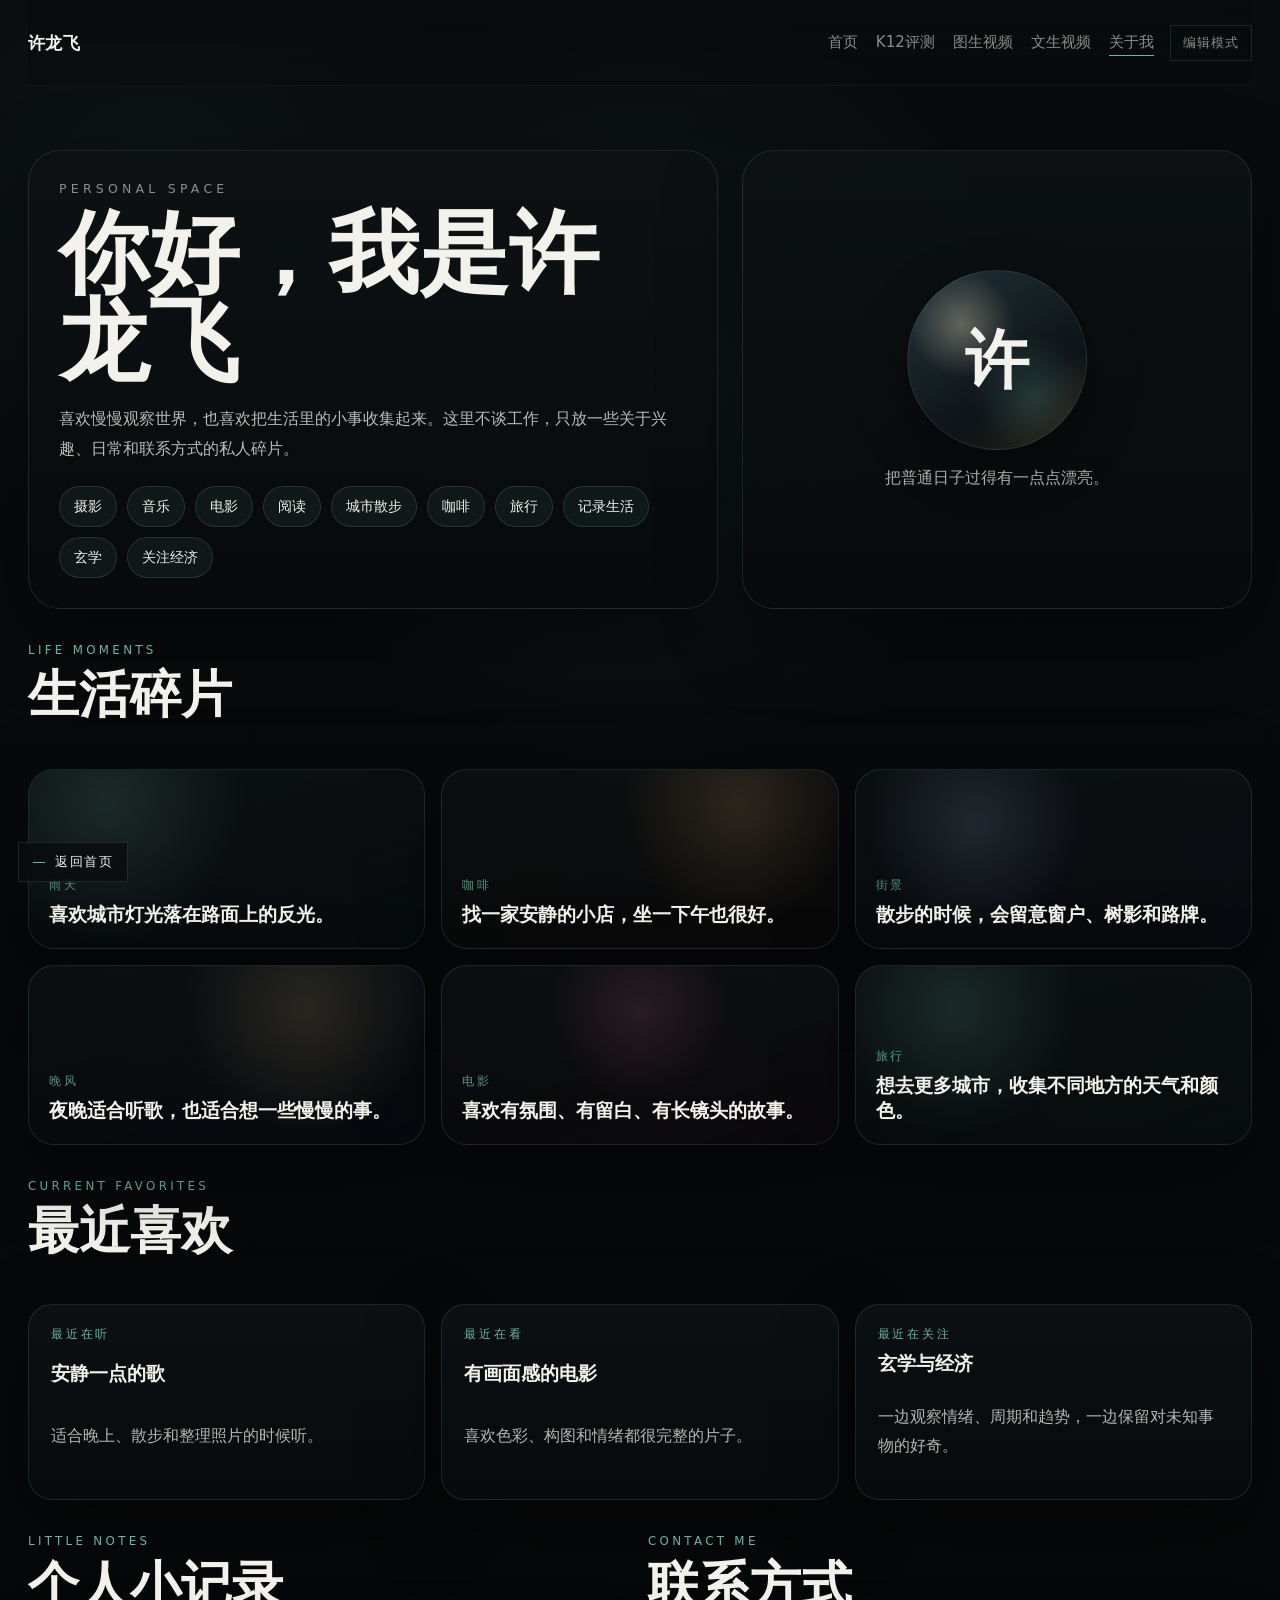
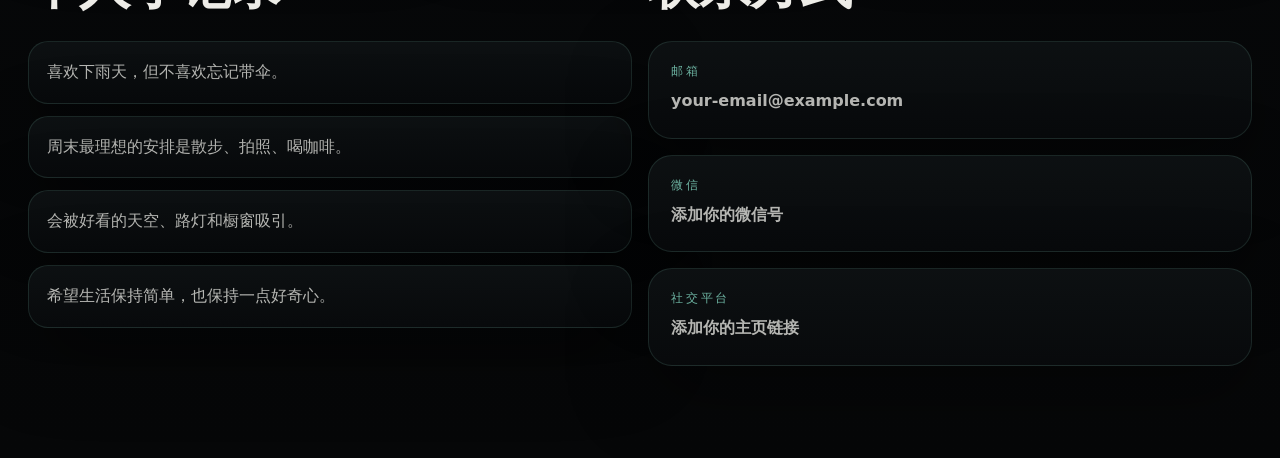
==== commit 791206e3: "Update personal interests on about page Co-Authored-By: Claude Sonnet 4.6 <noreply@anthropic.com>" ====
--- a/about.html
+++ b/about.html
@@ -30,14 +30,16 @@
             喜欢慢慢观察世界，也喜欢把生活里的小事收集起来。这里不谈工作，只放一些关于兴趣、日常和联系方式的私人碎片。
           </p>
           <div class="hobby-tags" aria-label="兴趣爱好">
-            <span>摄影</span>
-            <span>音乐</span>
-            <span>电影</span>
-            <span>阅读</span>
-            <span>城市散步</span>
-            <span>咖啡</span>
-            <span>旅行</span>
-            <span>记录生活</span>
+            <span data-editable="true" data-key="about.hobby1">摄影</span>
+            <span data-editable="true" data-key="about.hobby2">音乐</span>
+            <span data-editable="true" data-key="about.hobby3">电影</span>
+            <span data-editable="true" data-key="about.hobby4">阅读</span>
+            <span data-editable="true" data-key="about.hobby5">城市散步</span>
+            <span data-editable="true" data-key="about.hobby6">咖啡</span>
+            <span data-editable="true" data-key="about.hobby7">旅行</span>
+            <span data-editable="true" data-key="about.hobby8">记录生活</span>
+            <span data-editable="true" data-key="about.hobby9">玄学</span>
+            <span data-editable="true" data-key="about.hobby10">关注经济</span>
           </div>
         </div>
         <div class="profile-card" aria-label="个人头像卡片">
@@ -80,9 +82,9 @@
             <p>喜欢色彩、构图和情绪都很完整的片子。</p>
           </article>
           <article class="favorite-card">
-            <span>最近在读</span>
-            <h3>生活观察类文字</h3>
-            <p>不急着读完，慢慢看，偶尔记下一两句。</p>
+            <span>最近在关注</span>
+            <h3 data-editable="true" data-key="about.favorite3.title">玄学与经济</h3>
+            <p data-editable="true" data-key="about.favorite3.desc">一边观察情绪、周期和趋势，一边保留对未知事物的好奇。</p>
           </article>
         </div>
       </section>
@@ -108,15 +110,15 @@
           <div class="contact-grid">
             <a class="contact-card" href="mailto:your-email@example.com">
               <span>邮箱</span>
-              <strong>your-email@example.com</strong>
+              <strong data-editable="true" data-key="about.email">your-email@example.com</strong>
             </a>
             <div class="contact-card">
               <span>微信</span>
-              <strong>添加你的微信号</strong>
+              <strong data-editable="true" data-key="about.wechat">添加你的微信号</strong>
             </div>
             <div class="contact-card">
               <span>社交平台</span>
-              <strong>添加你的主页链接</strong>
+              <strong data-editable="true" data-key="about.social">添加你的主页链接</strong>
             </div>
           </div>
         </div>
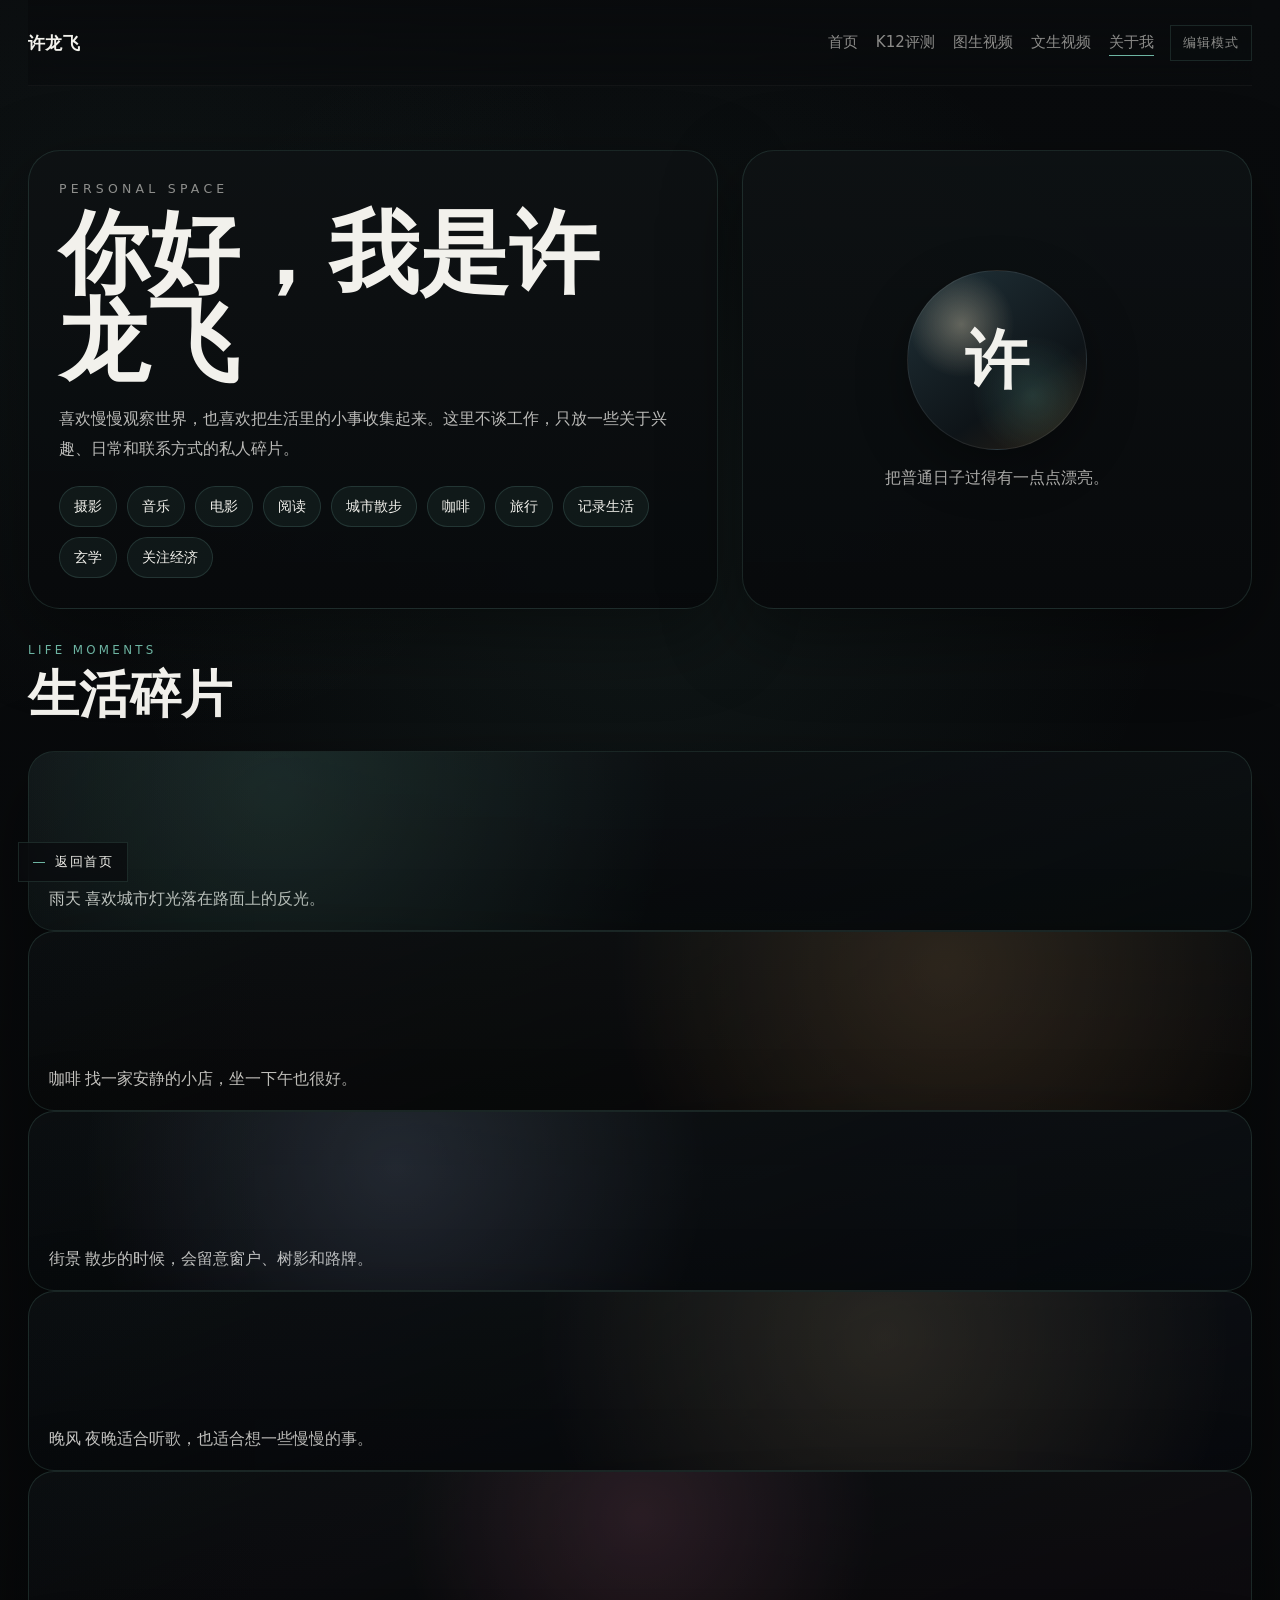
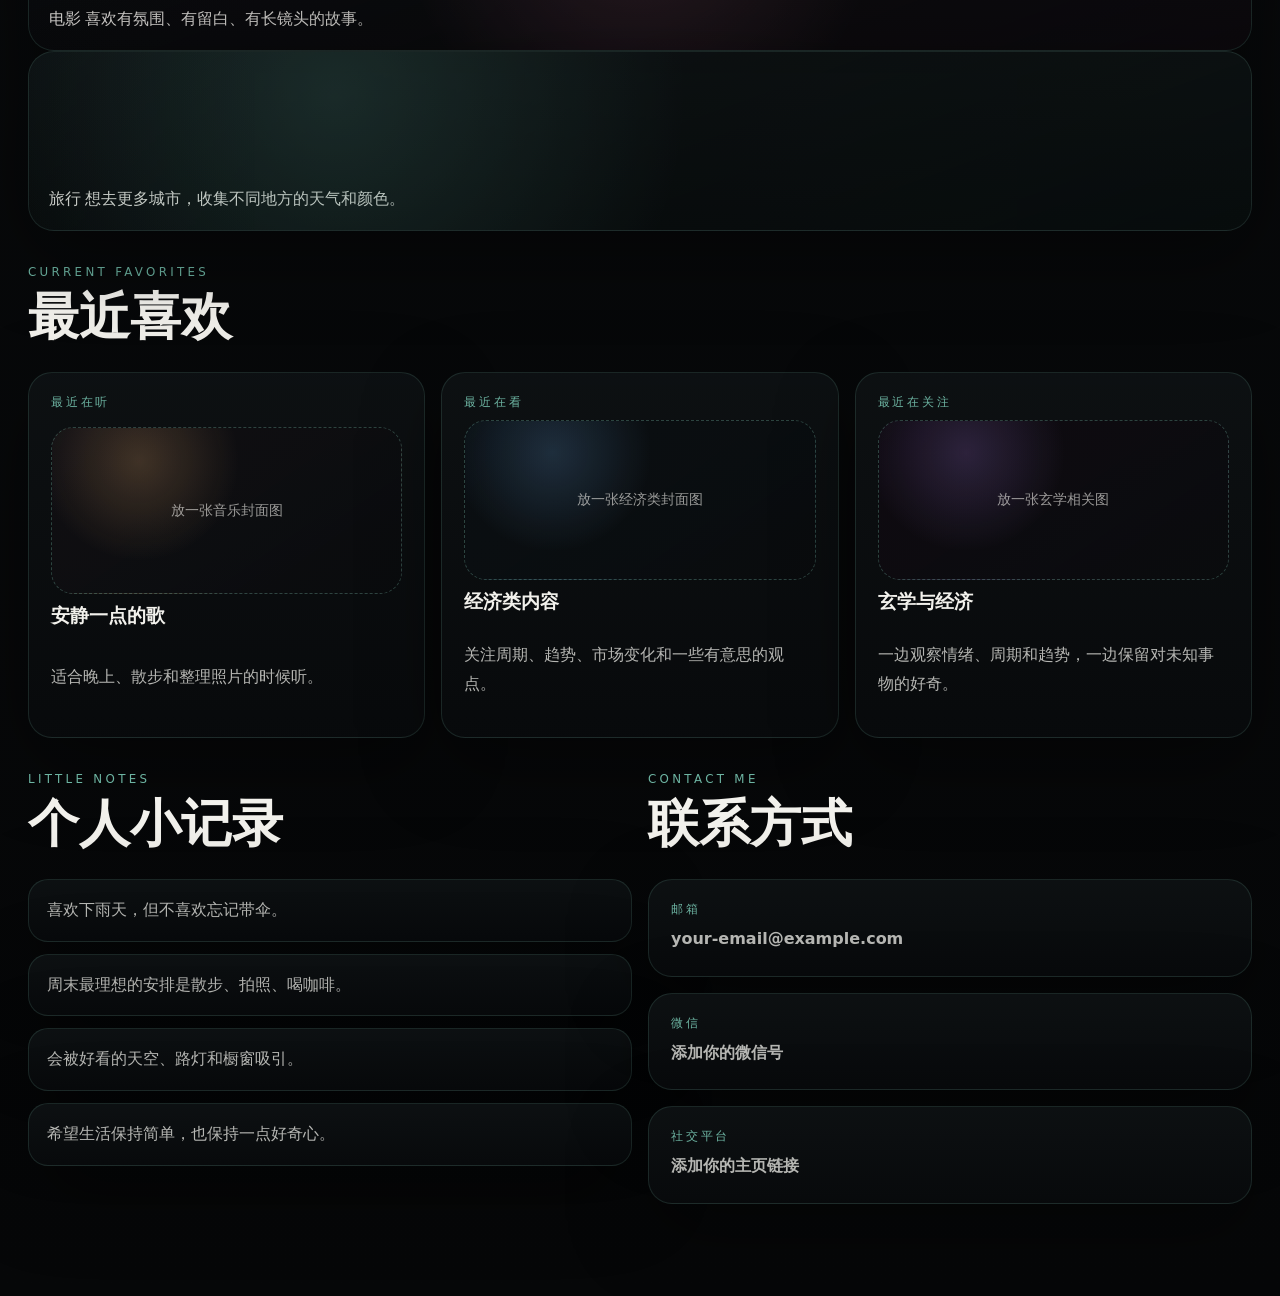
==== commit e6bdc070: "Improve about page media sections Co-Authored-By: Claude Sonnet 4.6 <noreply@anthropic.com>" ====
--- a/about.html
+++ b/about.html
@@ -56,12 +56,30 @@
           <h2>生活碎片</h2>
         </div>
         <div class="life-gallery">
-          <article class="life-card rain"><span>雨天</span><strong>喜欢城市灯光落在路面上的反光。</strong></article>
-          <article class="life-card coffee"><span>咖啡</span><strong>找一家安静的小店，坐一下午也很好。</strong></article>
-          <article class="life-card street"><span>街景</span><strong>散步的时候，会留意窗户、树影和路牌。</strong></article>
-          <article class="life-card night"><span>晚风</span><strong>夜晚适合听歌，也适合想一些慢慢的事。</strong></article>
-          <article class="life-card movie"><span>电影</span><strong>喜欢有氛围、有留白、有长镜头的故事。</strong></article>
-          <article class="life-card travel"><span>旅行</span><strong>想去更多城市，收集不同地方的天气和颜色。</strong></article>
+          <article class="life-card rain" data-editable="true" data-key="about.life1">
+            <span>雨天</span>
+            <strong>喜欢城市灯光落在路面上的反光。</strong>
+          </article>
+          <article class="life-card coffee" data-editable="true" data-key="about.life2">
+            <span>咖啡</span>
+            <strong>找一家安静的小店，坐一下午也很好。</strong>
+          </article>
+          <article class="life-card street" data-editable="true" data-key="about.life3">
+            <span>街景</span>
+            <strong>散步的时候，会留意窗户、树影和路牌。</strong>
+          </article>
+          <article class="life-card night" data-editable="true" data-key="about.life4">
+            <span>晚风</span>
+            <strong>夜晚适合听歌，也适合想一些慢慢的事。</strong>
+          </article>
+          <article class="life-card movie" data-editable="true" data-key="about.life5">
+            <span>电影</span>
+            <strong>喜欢有氛围、有留白、有长镜头的故事。</strong>
+          </article>
+          <article class="life-card travel" data-editable="true" data-key="about.life6">
+            <span>旅行</span>
+            <strong>想去更多城市，收集不同地方的天气和颜色。</strong>
+          </article>
         </div>
       </section>
 
@@ -71,18 +89,21 @@
           <h2>最近喜欢</h2>
         </div>
         <div class="favorites-grid">
-          <article class="favorite-card">
-            <span>最近在听</span>
-            <h3>安静一点的歌</h3>
-            <p>适合晚上、散步和整理照片的时候听。</p>
+          <article class="favorite-card favorite-media-card">
+            <span data-editable="true" data-key="about.favorite1.label">最近在听</span>
+            <div class="media-slot media-slot-a" data-editable="true" data-key="about.favorite1.media">放一张音乐封面图</div>
+            <h3 data-editable="true" data-key="about.favorite1.title">安静一点的歌</h3>
+            <p data-editable="true" data-key="about.favorite1.desc">适合晚上、散步和整理照片的时候听。</p>
           </article>
-          <article class="favorite-card">
-            <span>最近在看</span>
-            <h3>有画面感的电影</h3>
-            <p>喜欢色彩、构图和情绪都很完整的片子。</p>
+          <article class="favorite-card favorite-media-card">
+            <span data-editable="true" data-key="about.favorite2.label">最近在看</span>
+            <div class="media-slot media-slot-b" data-editable="true" data-key="about.favorite2.media">放一张经济类封面图</div>
+            <h3 data-editable="true" data-key="about.favorite2.title">经济类内容</h3>
+            <p data-editable="true" data-key="about.favorite2.desc">关注周期、趋势、市场变化和一些有意思的观点。</p>
           </article>
-          <article class="favorite-card">
-            <span>最近在关注</span>
+          <article class="favorite-card favorite-media-card">
+            <span data-editable="true" data-key="about.favorite3.label">最近在关注</span>
+            <div class="media-slot media-slot-c" data-editable="true" data-key="about.favorite3.media">放一张玄学相关图</div>
             <h3 data-editable="true" data-key="about.favorite3.title">玄学与经济</h3>
             <p data-editable="true" data-key="about.favorite3.desc">一边观察情绪、周期和趋势，一边保留对未知事物的好奇。</p>
           </article>
--- a/styles.css
+++ b/styles.css
@@ -1021,12 +1021,67 @@
   color: rgba(242, 241, 236, 0.7);
 }
 
-.personal-section {
-  display: grid;
-  gap: 18px;
-}
-
-.life-gallery {
+.favorite-media-card {
+  display: grid;
+  gap: 12px;
+}
+
+.media-slot {
+  min-height: 160px;
+  padding: 14px;
+  display: grid;
+  place-items: center;
+  border: 1px dashed rgba(120, 186, 169, 0.32);
+  border-radius: 22px;
+  background:
+    radial-gradient(circle at 30% 20%, rgba(255,255,255,0.08), transparent 28%),
+    linear-gradient(145deg, rgba(9, 13, 15, 0.8), rgba(12, 18, 20, 0.96));
+  font-family: var(--sans);
+  font-size: 0.9rem;
+  color: rgba(242, 241, 236, 0.62);
+  text-align: center;
+}
+
+.media-slot-a { background:
+  radial-gradient(circle at 25% 20%, rgba(255, 190, 120, 0.2), transparent 34%),
+  linear-gradient(145deg, rgba(18, 16, 20, 0.86), rgba(10, 12, 14, 0.96)); }
+.media-slot-b { background:
+  radial-gradient(circle at 25% 20%, rgba(120, 186, 255, 0.18), transparent 34%),
+  linear-gradient(145deg, rgba(10, 16, 20, 0.86), rgba(10, 12, 14, 0.96)); }
+.media-slot-c { background:
+  radial-gradient(circle at 25% 20%, rgba(180, 140, 255, 0.18), transparent 34%),
+  linear-gradient(145deg, rgba(16, 10, 18, 0.86), rgba(10, 12, 14, 0.96)); }
+
+.media-slot[contenteditable="true"]:focus,
+.life-card[contenteditable="true"]:focus,
+.favorite-card [contenteditable="true"]:focus,
+.contact-card [contenteditable="true"]:focus {
+  outline: 1px dashed rgba(109, 180, 162, 0.8);
+  outline-offset: 4px;
+}
+
+.life-card {
+  min-height: 180px;
+  padding: 20px;
+  border-radius: 26px;
+  display: grid;
+  align-content: end;
+  gap: 10px;
+  position: relative;
+  overflow: hidden;
+}
+
+.life-card[contenteditable="true"] {
+  align-content: start;
+}
+
+.life-card strong {
+  position: relative;
+  margin: 0;
+  font-size: 1.2rem;
+  line-height: 1.35;
+}
+
   display: grid;
   grid-template-columns: repeat(3, minmax(0, 1fr));
   gap: 16px;
@@ -1199,5 +1254,7 @@
   .life-gallery,
   .favorites-grid { grid-template-columns: 1fr; }
   .life-card { min-height: 150px; }
+  .media-slot { min-height: 130px; }
+  .personal-split { grid-template-columns: 1fr; }
   .back-home { left: 12px; bottom: 12px; }
 }
